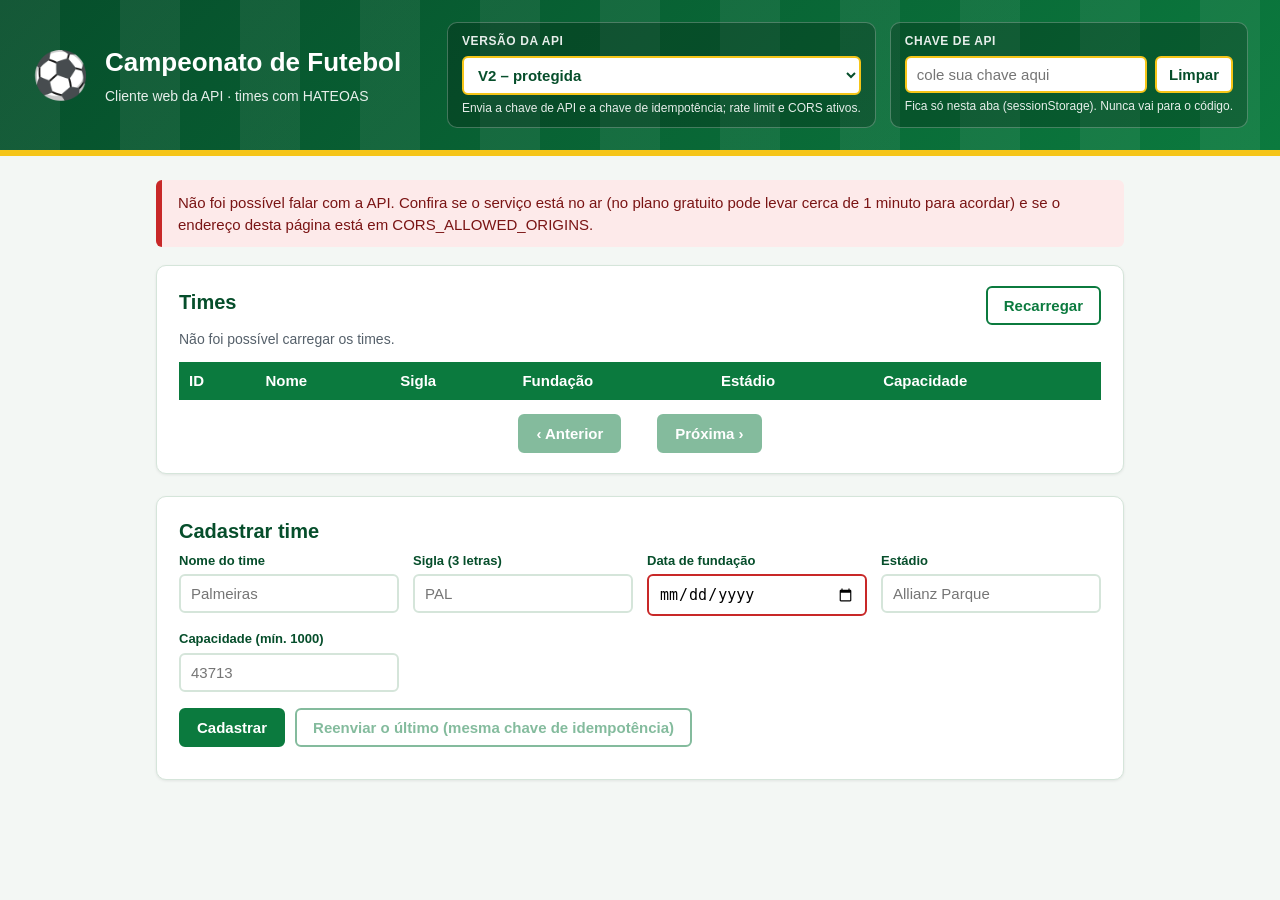
==== docs/index.html @ 8fe3acaf "Etapa 7: frontend em docs/ (GitHub Pages) com lista paginada por HATEOAS, cadastro idempotente e sel" ====
<!DOCTYPE html>
<html lang="pt-BR">
<head>
    <meta charset="UTF-8">
    <meta name="viewport" content="width=device-width, initial-scale=1">
    <title>Campeonato de Futebol - Times</title>
    <link rel="icon" href="data:image/svg+xml,<svg xmlns=%22http://www.w3.org/2000/svg%22 viewBox=%220 0 100 100%22><text y=%22.9em%22 font-size=%2290%22>⚽</text></svg>">
    <link rel="stylesheet" href="style.css">
</head>
<body>
    <header class="topo">
        <div class="marca">
            <span class="bola" aria-hidden="true">⚽</span>
            <div>
                <h1>Campeonato de Futebol</h1>
                <p>Cliente web da API &middot; times com HATEOAS</p>
            </div>
        </div>

        <div class="controles">
            <div class="controle">
                <label for="versao">Versão da API</label>
                <select id="versao">
                    <option value="2" selected>V2 &ndash; protegida</option>
                    <option value="1">V1 &ndash; original</option>
                </select>
                <small id="versao-dica"></small>
            </div>

            <div class="controle">
                <label for="chave">Chave de API</label>
                <div class="linha">
                    <input id="chave" type="password" autocomplete="off" spellcheck="false"
                           placeholder="cole sua chave aqui">
                    <button type="button" id="limpar-chave" class="secundario">Limpar</button>
                </div>
                <small id="chave-dica">Fica só nesta aba (sessionStorage). Nunca vai para o código.</small>
            </div>
        </div>
    </header>

    <main>
        <div id="aviso" class="aviso oculto" role="status" aria-live="polite"></div>

        <section class="cartao">
            <div class="cartao-topo">
                <h2>Times</h2>
                <button type="button" id="recarregar" class="secundario">Recarregar</button>
            </div>
            <p id="resumo" class="resumo">Carregando...</p>

            <div class="tabela-wrap">
                <table>
                    <thead>
                        <tr>
                            <th>ID</th>
                            <th>Nome</th>
                            <th>Sigla</th>
                            <th>Fundação</th>
                            <th>Estádio</th>
                            <th>Capacidade</th>
                        </tr>
                    </thead>
                    <tbody id="tabela"></tbody>
                </table>
            </div>

            <nav class="paginacao" aria-label="Paginação">
                <button type="button" id="anterior" disabled>&lsaquo; Anterior</button>
                <span id="pagina">&nbsp;</span>
                <button type="button" id="proxima" disabled>Próxima &rsaquo;</button>
            </nav>
        </section>

        <section class="cartao">
            <h2>Cadastrar time</h2>
            <form id="form-time" novalidate>
                <div class="grade">
                    <div class="campo">
                        <label for="nome">Nome do time</label>
                        <input id="nome" required minlength="3" maxlength="50" placeholder="Palmeiras">
                    </div>
                    <div class="campo">
                        <label for="sigla">Sigla (3 letras)</label>
                        <input id="sigla" required maxlength="3" pattern="[A-Za-z]{3}" placeholder="PAL">
                    </div>
                    <div class="campo">
                        <label for="fundacao">Data de fundação</label>
                        <input id="fundacao" type="date" required>
                    </div>
                    <div class="campo">
                        <label for="estadio">Estádio</label>
                        <input id="estadio" required minlength="3" maxlength="100" placeholder="Allianz Parque">
                    </div>
                    <div class="campo">
                        <label for="capacidade">Capacidade (mín. 1000)</label>
                        <input id="capacidade" type="number" required min="1000" step="1" placeholder="43713">
                    </div>
                </div>

                <div class="acoes">
                    <button type="submit" id="cadastrar">Cadastrar</button>
                    <button type="button" id="reenviar" class="secundario" disabled>
                        Reenviar o último (mesma chave de idempotência)
                    </button>
                </div>
                <p id="info-idempotencia" class="resumo"></p>
            </form>
        </section>

        <p id="limite" class="rodape"></p>
    </main>

    <script src="config.js"></script>
    <script src="app.js"></script>
</body>
</html>
---- docs/style.css ----
/* Tema "Gramado", o mesmo verde e amarelo do Swagger da API */
:root {
    --verde-escuro: #064e2b;
    --verde: #0b7a3e;
    --verde-claro: #e8f5ec;
    --amarelo: #f5c518;
    --cinza: #2b2f33;
    --borda: #d5e5da;
}

* { box-sizing: border-box; }

body {
    margin: 0;
    background: #f3f7f4;
    color: var(--cinza);
    font-family: "Segoe UI", Roboto, "Helvetica Neue", Arial, sans-serif;
    line-height: 1.45;
}

/* Cabeçalho */
.topo {
    display: flex;
    flex-wrap: wrap;
    align-items: center;
    gap: 20px;
    padding: 22px 32px;
    color: #fff;
    background:
        repeating-linear-gradient(90deg, rgba(255,255,255,.06) 0 60px, rgba(255,255,255,0) 60px 120px),
        linear-gradient(135deg, var(--verde-escuro), var(--verde));
    border-bottom: 6px solid var(--amarelo);
}
.marca { display: flex; align-items: center; gap: 16px; }
.bola { font-size: 46px; line-height: 1; }
.topo h1 { margin: 0; font-size: 26px; }
.topo p { margin: 4px 0 0; opacity: .9; font-size: 14px; }

.controles { display: flex; flex-wrap: wrap; gap: 14px; margin-left: auto; }
.controle {
    display: flex;
    flex-direction: column;
    gap: 6px;
    min-width: 240px;
    padding: 10px 14px;
    background: rgba(0,0,0,.22);
    border: 1px solid rgba(255,255,255,.25);
    border-radius: 10px;
}
.controle label {
    font-size: 12px;
    font-weight: 700;
    letter-spacing: .6px;
    text-transform: uppercase;
    opacity: .9;
}
.controle small { font-size: 12px; opacity: .9; line-height: 1.3; }
.controle select, .controle input {
    width: 100%;
    padding: 8px 10px;
    font-size: 15px;
    border: 2px solid var(--amarelo);
    border-radius: 6px;
    background: #fff;
    color: var(--verde-escuro);
}
.controle select { font-weight: 700; cursor: pointer; }
.controle select.v1 { border-color: #ff8a65; color: #b23c17; } /* V1 = sem proteções: cor de alerta */
.controle input:disabled { background: #d9d9d9; color: #666; border-color: #bbb; }
.linha { display: flex; gap: 8px; }

/* Conteúdo */
main { max-width: 1000px; margin: 0 auto; padding: 24px 16px 40px; }

.cartao {
    margin-bottom: 22px;
    padding: 20px 22px;
    background: #fff;
    border: 1px solid var(--borda);
    border-radius: 10px;
    box-shadow: 0 1px 3px rgba(0,0,0,.08);
}
.cartao h2 { margin: 0 0 6px; color: var(--verde-escuro); font-size: 20px; }
.cartao-topo { display: flex; align-items: center; justify-content: space-between; gap: 12px; }
.resumo { margin: 4px 0 12px; font-size: 14px; color: #55606a; }

/* Tabela */
.tabela-wrap { overflow-x: auto; }
table { width: 100%; border-collapse: collapse; font-size: 15px; }
th {
    padding: 8px 10px;
    text-align: left;
    color: #fff;
    background: var(--verde);
    white-space: nowrap;
}
td { padding: 8px 10px; border-bottom: 1px solid var(--borda); }
tbody tr:hover { background: var(--verde-claro); }
td.vazio { text-align: center; color: #667; padding: 22px; }

/* Paginação */
.paginacao {
    display: flex;
    align-items: center;
    justify-content: center;
    gap: 16px;
    margin-top: 14px;
    font-size: 14px;
}

/* Formulário */
.grade { display: grid; grid-template-columns: repeat(auto-fit, minmax(190px, 1fr)); gap: 14px; }
.campo { display: flex; flex-direction: column; gap: 4px; }
.campo label { font-size: 13px; font-weight: 600; color: var(--verde-escuro); }
.campo input {
    padding: 9px 10px;
    font-size: 15px;
    border: 2px solid var(--borda);
    border-radius: 6px;
}
.campo input:focus, .controle select:focus, .controle input:focus {
    outline: 3px solid rgba(245,197,24,.6);
}
.campo input:invalid:not(:placeholder-shown) { border-color: #c82828; }
.acoes { display: flex; flex-wrap: wrap; gap: 10px; margin-top: 16px; }

/* Botões */
button {
    padding: 9px 16px;
    font-size: 15px;
    font-weight: 600;
    color: #fff;
    background: var(--verde);
    border: 2px solid var(--verde);
    border-radius: 6px;
    cursor: pointer;
}
button:hover:not(:disabled) { background: var(--verde-escuro); border-color: var(--verde-escuro); }
button.secundario { color: var(--verde); background: #fff; }
button.secundario:hover:not(:disabled) { color: #fff; }
.topo button.secundario { padding: 8px 12px; border-color: var(--amarelo); color: var(--verde-escuro); }
.topo button.secundario:hover:not(:disabled) { background: var(--amarelo); color: var(--cinza); border-color: var(--amarelo); }
button:disabled { opacity: .5; cursor: not-allowed; }

/* Avisos (sucesso, erro, informação) */
.aviso {
    margin-bottom: 18px;
    padding: 12px 16px;
    border-left: 6px solid;
    border-radius: 6px;
    font-size: 15px;
}
.aviso ul { margin: 6px 0 0; padding-left: 20px; }
.aviso.ok   { background: #e6f6ec; border-color: var(--verde); color: #0a4d27; }
.aviso.erro { background: #fdeaea; border-color: #c82828; color: #7a1414; }
.aviso.info { background: #fff6d6; border-color: var(--amarelo); color: #5a4700; }
.oculto { display: none; }

.rodape { text-align: center; font-size: 13px; color: #667; }

@media (max-width: 640px) {
    .topo { padding: 16px; }
    .controles { margin-left: 0; width: 100%; }
    .controle { min-width: 0; width: 100%; }
}
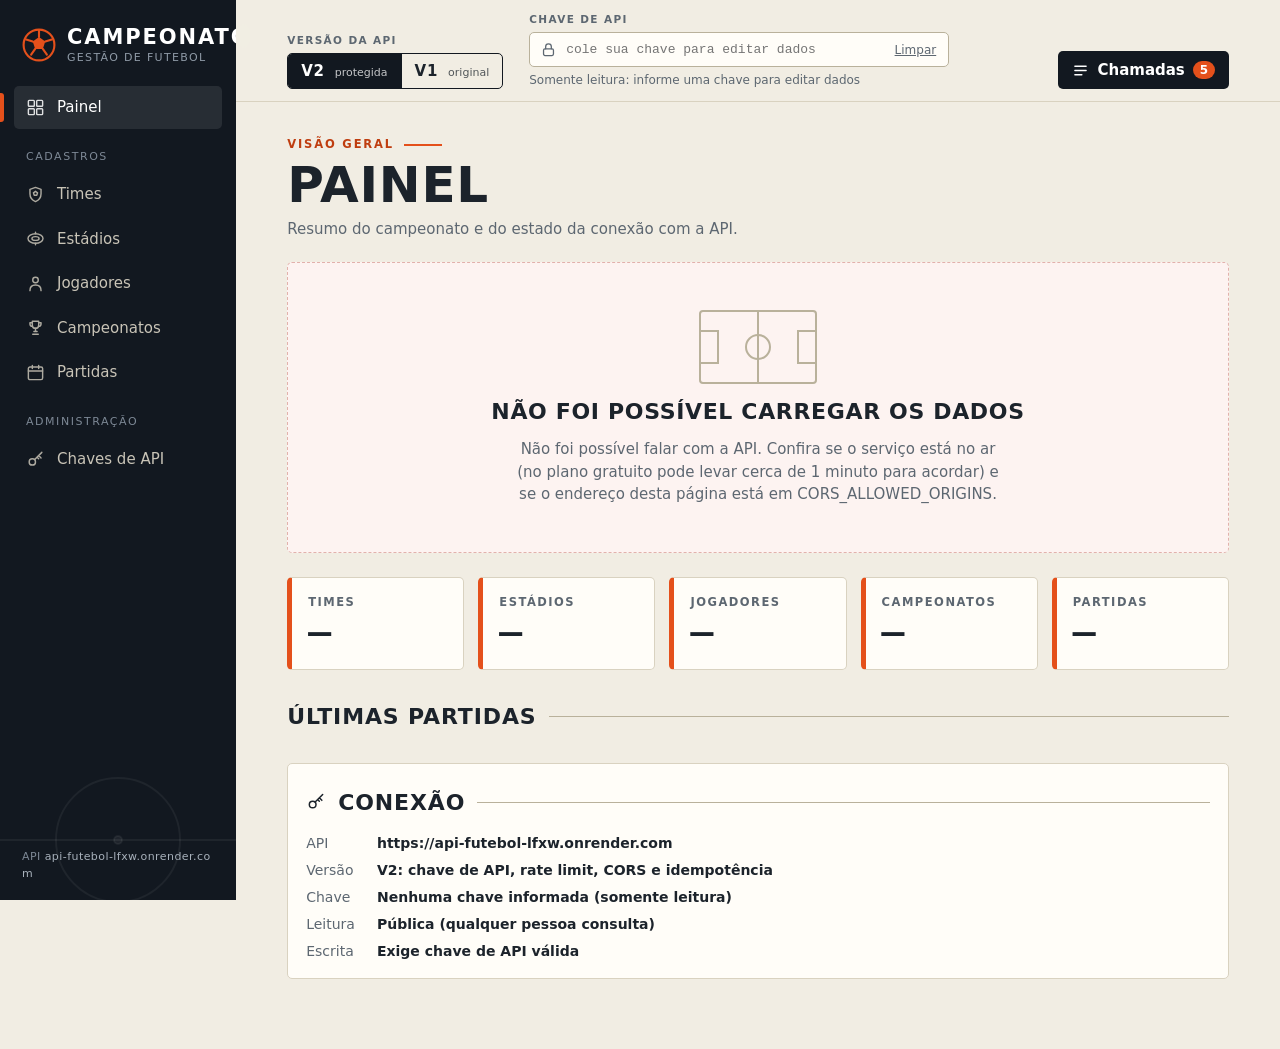
==== commit 70dfb315: "Frontend completo: CRUD das 5 entidades, chaves de API, painel, registro de chamadas e identidade vi" ====
--- a/docs/index.html
+++ b/docs/index.html
@@ -3,115 +3,87 @@
 <head>
     <meta charset="UTF-8">
     <meta name="viewport" content="width=device-width, initial-scale=1">
-    <title>Campeonato de Futebol - Times</title>
-    <link rel="icon" href="data:image/svg+xml,<svg xmlns=%22http://www.w3.org/2000/svg%22 viewBox=%220 0 100 100%22><text y=%22.9em%22 font-size=%2290%22>⚽</text></svg>">
-    <link rel="stylesheet" href="style.css">
+    <meta name="color-scheme" content="light">
+    <title>Campeonato FC</title>
+    <link rel="icon" href="data:image/svg+xml,<svg xmlns=%22http://www.w3.org/2000/svg%22 viewBox=%220 0 32 32%22><circle cx=%2216%22 cy=%2216%22 r=%2215%22 fill=%22%23e4501b%22/><path d=%22M16 8l5.7 4.1-2.2 6.7h-7l-2.2-6.7z%22 fill=%22%23121820%22/></svg>">
+    <link rel="stylesheet" href="css/estilo.css">
 </head>
 <body>
-    <header class="topo">
-        <div class="marca">
-            <span class="bola" aria-hidden="true">⚽</span>
-            <div>
-                <h1>Campeonato de Futebol</h1>
-                <p>Cliente web da API &middot; times com HATEOAS</p>
-            </div>
-        </div>
+    <a class="pular" href="#conteudo">Pular para o conteúdo</a>
 
-        <div class="controles">
-            <div class="controle">
-                <label for="versao">Versão da API</label>
-                <select id="versao">
-                    <option value="2" selected>V2 &ndash; protegida</option>
-                    <option value="1">V1 &ndash; original</option>
-                </select>
-                <small id="versao-dica"></small>
-            </div>
+    <div class="app">
+        <!-- Menu lateral: os itens são montados pelo app.js -->
+        <aside class="lateral" id="lateral">
+            <a class="logo" href="#/">
+                <svg class="logo-marca" viewBox="0 0 32 32" aria-hidden="true">
+                    <circle cx="16" cy="16" r="14.5" fill="none" stroke="currentColor" stroke-width="2"/>
+                    <path d="M16 8.5l5.9 4.3-2.3 6.9h-7.2l-2.3-6.9z" fill="currentColor"/>
+                    <path d="M16 8.5V2M21.9 12.8l6.2-2M19.6 19.7l3.8 5.4M12.4 19.7l-3.8 5.4M10.1 12.8l-6.2-2"
+                          stroke="currentColor" stroke-width="2" stroke-linecap="round"/>
+                </svg>
+                <span class="logo-texto"><strong>Campeonato</strong><em>Gestão de futebol</em></span>
+            </a>
+            <nav class="nav" id="nav" aria-label="Seções"></nav>
+            <p class="lateral-rodape">API <span id="api-host"></span></p>
+        </aside>
 
-            <div class="controle">
-                <label for="chave">Chave de API</label>
-                <div class="linha">
-                    <input id="chave" type="password" autocomplete="off" spellcheck="false"
-                           placeholder="cole sua chave aqui">
-                    <button type="button" id="limpar-chave" class="secundario">Limpar</button>
-                </div>
-                <small id="chave-dica">Fica só nesta aba (sessionStorage). Nunca vai para o código.</small>
-            </div>
-        </div>
-    </header>
-
-    <main>
-        <div id="aviso" class="aviso oculto" role="status" aria-live="polite"></div>
-
-        <section class="cartao">
-            <div class="cartao-topo">
-                <h2>Times</h2>
-                <button type="button" id="recarregar" class="secundario">Recarregar</button>
-            </div>
-            <p id="resumo" class="resumo">Carregando...</p>
-
-            <div class="tabela-wrap">
-                <table>
-                    <thead>
-                        <tr>
-                            <th>ID</th>
-                            <th>Nome</th>
-                            <th>Sigla</th>
-                            <th>Fundação</th>
-                            <th>Estádio</th>
-                            <th>Capacidade</th>
-                        </tr>
-                    </thead>
-                    <tbody id="tabela"></tbody>
-                </table>
-            </div>
-
-            <nav class="paginacao" aria-label="Paginação">
-                <button type="button" id="anterior" disabled>&lsaquo; Anterior</button>
-                <span id="pagina">&nbsp;</span>
-                <button type="button" id="proxima" disabled>Próxima &rsaquo;</button>
-            </nav>
-        </section>
-
-        <section class="cartao">
-            <h2>Cadastrar time</h2>
-            <form id="form-time" novalidate>
-                <div class="grade">
-                    <div class="campo">
-                        <label for="nome">Nome do time</label>
-                        <input id="nome" required minlength="3" maxlength="50" placeholder="Palmeiras">
-                    </div>
-                    <div class="campo">
-                        <label for="sigla">Sigla (3 letras)</label>
-                        <input id="sigla" required maxlength="3" pattern="[A-Za-z]{3}" placeholder="PAL">
-                    </div>
-                    <div class="campo">
-                        <label for="fundacao">Data de fundação</label>
-                        <input id="fundacao" type="date" required>
-                    </div>
-                    <div class="campo">
-                        <label for="estadio">Estádio</label>
-                        <input id="estadio" required minlength="3" maxlength="100" placeholder="Allianz Parque">
-                    </div>
-                    <div class="campo">
-                        <label for="capacidade">Capacidade (mín. 1000)</label>
-                        <input id="capacidade" type="number" required min="1000" step="1" placeholder="43713">
+        <div class="principal">
+            <!-- Barra superior: versão da API, chave e uso do limite -->
+            <header class="barra">
+                <div class="grupo">
+                    <span class="grupo-rotulo" id="rotulo-versao">Versão da API</span>
+                    <div class="seg" role="radiogroup" aria-labelledby="rotulo-versao">
+                        <button type="button" role="radio" data-versao="2">V2 <small>protegida</small></button>
+                        <button type="button" role="radio" data-versao="1">V1 <small>original</small></button>
                     </div>
                 </div>
 
-                <div class="acoes">
-                    <button type="submit" id="cadastrar">Cadastrar</button>
-                    <button type="button" id="reenviar" class="secundario" disabled>
-                        Reenviar o último (mesma chave de idempotência)
-                    </button>
+                <div class="grupo grupo-chave">
+                    <label class="grupo-rotulo" for="chave">Chave de API</label>
+                    <div class="campo-chave">
+                        <span class="chave-icone" id="chave-icone" aria-hidden="true"></span>
+                        <input id="chave" type="password" autocomplete="off" spellcheck="false"
+                               placeholder="cole sua chave para editar dados">
+                        <button type="button" class="btn-texto" id="limpar-chave">Limpar</button>
+                    </div>
+                    <span class="chave-estado" id="chave-estado" role="status"></span>
                 </div>
-                <p id="info-idempotencia" class="resumo"></p>
-            </form>
-        </section>
 
-        <p id="limite" class="rodape"></p>
-    </main>
+                <div class="grupo grupo-limite" id="grupo-limite" hidden>
+                    <span class="grupo-rotulo">Limite por minuto</span>
+                    <div class="medidor"><span class="medidor-barra" id="medidor-barra"></span></div>
+                    <span class="medidor-texto" id="medidor-texto"></span>
+                </div>
+
+                <button type="button" class="btn-registro" id="btn-registro" aria-controls="gaveta" aria-expanded="false">
+                    <span id="icone-registro"></span> Chamadas <b id="contador">0</b>
+                </button>
+            </header>
+
+            <div class="faixa oculto" id="faixa-v1" role="note">
+                <strong>Versão 1 selecionada.</strong>
+                A API original não tem CORS: o navegador bloqueia a leitura das respostas de outro site, então as telas
+                abaixo não conseguem carregar os dados. É o comportamento esperado da v1. Volte para a <b>V2</b>.
+            </div>
+
+            <main id="conteudo" tabindex="-1"></main>
+        </div>
+    </div>
+
+    <!-- Registro de chamadas: mostra cada requisição feita à API -->
+    <aside class="gaveta" id="gaveta" aria-label="Registro de chamadas" hidden>
+        <header class="gaveta-cab">
+            <h2>Registro de chamadas</h2>
+            <button type="button" class="btn-icone" id="fechar-registro" aria-label="Fechar"></button>
+        </header>
+        <p class="gaveta-ajuda">Cada requisição à API aparece aqui. Em chamadas de cadastro (V2) use <b>Repetir</b> para
+            reenviar com a mesma chave de idempotência: a API responde <code>Idempotent-Replayed</code> e nada é criado de novo.</p>
+        <ol class="chamadas" id="chamadas"></ol>
+    </aside>
+
+    <div class="toasts" id="toasts" aria-live="polite"></div>
 
     <script src="config.js"></script>
-    <script src="app.js"></script>
+    <script type="module" src="js/app.js"></script>
 </body>
 </html>
--- a/docs/css/estilo.css
+++ b/docs/css/estilo.css
@@ -0,0 +1,515 @@
+/* ==========================================================================
+   Campeonato FC: identidade "noite de jogo"
+   Menu escuro com marcas de campo, papel creme, laranja de sinalização,
+   placar de estádio nas partidas e tipografia condensada de súmula esportiva.
+   ========================================================================== */
+
+:root {
+    --tinta: #121820;
+    --tinta-2: #1b2430;
+    --tinta-3: #263241;
+    --papel: #f1ede3;
+    --papel-2: #e7e1d2;
+    --cartao: #fffdf8;
+    --linha: #d9d2c0;
+    --linha-forte: #b9b19b;
+    --texto: #1c232b;
+    --suave: #5d6771;
+    --laranja: #e4501b;
+    --laranja-esc: #bf3d0f;
+    --laranja-claro: #fbe3d6;
+    --gramado: #1f7a4a;
+    --gramado-claro: #d9eadf;
+    --ambar: #ffcf4d;
+    --vermelho: #b3261e;
+    --vermelho-claro: #f7dcd9;
+    --azul: #2f5d8a;
+    --azul-claro: #dce7f2;
+
+    --fonte-titulo: "Bahnschrift", "Franklin Gothic Medium", "Arial Narrow", "Roboto Condensed", system-ui, sans-serif;
+    --fonte-texto: "Segoe UI Variable Text", "Segoe UI", system-ui, -apple-system, "Helvetica Neue", Arial, sans-serif;
+    --fonte-mono: "Cascadia Mono", "SF Mono", Consolas, ui-monospace, monospace;
+
+    --raio: 5px;
+    --lateral-largura: 236px;
+}
+
+* { box-sizing: border-box; }
+[hidden] { display: none !important; }
+
+html { scroll-padding-top: 90px; }
+
+body {
+    margin: 0;
+    background: var(--papel);
+    color: var(--texto);
+    font-family: var(--fonte-texto);
+    font-size: 15px;
+    line-height: 1.5;
+    -webkit-font-smoothing: antialiased;
+}
+
+h1, h2, h3, h4, p { margin: 0; }
+.sr { position: absolute; width: 1px; height: 1px; overflow: hidden; clip: rect(0 0 0 0); white-space: nowrap; }
+button, input, select { font: inherit; color: inherit; }
+button { cursor: pointer; }
+code { font-family: var(--fonte-mono); font-size: .9em; background: var(--papel-2); padding: 1px 5px; border-radius: 3px; }
+
+.pular {
+    position: absolute; left: -999px; top: 8px; z-index: 100;
+    background: var(--laranja); color: #fff; padding: 8px 14px; border-radius: var(--raio);
+}
+.pular:focus { left: 8px; }
+
+:focus-visible { outline: 3px solid var(--ambar); outline-offset: 2px; }
+
+/* ---------- Estrutura ---------- */
+
+.app { display: grid; grid-template-columns: var(--lateral-largura) 1fr; min-height: 100vh; }
+.principal { min-width: 0; display: flex; flex-direction: column; }
+#conteudo { flex: 1; padding: 34px clamp(18px, 4vw, 52px) 70px; max-width: 1180px; width: 100%; outline: none; }
+
+/* ---------- Menu lateral ---------- */
+
+.lateral {
+    position: sticky; top: 0; height: 100vh;
+    display: flex; flex-direction: column;
+    padding: 22px 14px 18px;
+    color: #dcd7ca;
+    background-color: var(--tinta);
+    /* marcas de campo: linha do meio e círculo central, bem discretas */
+    background-image:
+        url("data:image/svg+xml,%3Csvg xmlns='http://www.w3.org/2000/svg' width='236' height='360' viewBox='0 0 236 360'%3E%3Cg fill='none' stroke='%23ffffff' stroke-opacity='.055' stroke-width='2'%3E%3Cpath d='M0 300h236'/%3E%3Ccircle cx='118' cy='300' r='62'/%3E%3Ccircle cx='118' cy='300' r='4' fill='%23ffffff' fill-opacity='.055'/%3E%3C/g%3E%3C/svg%3E");
+    background-repeat: no-repeat;
+    background-position: bottom;
+}
+
+.logo { display: flex; align-items: center; gap: 11px; padding: 4px 8px 22px; color: #fff; text-decoration: none; }
+.logo-marca { width: 34px; height: 34px; color: var(--laranja); flex: none; }
+.logo-texto { display: flex; flex-direction: column; line-height: 1.1; }
+.logo-texto strong {
+    font-family: var(--fonte-titulo); font-stretch: condensed; font-size: 21px; font-weight: 700;
+    text-transform: uppercase; letter-spacing: .09em;
+}
+.logo-texto em { font-style: normal; font-size: 11px; letter-spacing: .12em; text-transform: uppercase; color: #8f9aa6; margin-top: 3px; }
+
+.nav { display: flex; flex-direction: column; gap: 2px; }
+.nav a {
+    position: relative; display: flex; align-items: center; gap: 12px;
+    padding: 10px 12px; border-radius: var(--raio);
+    color: #c9c4b7; text-decoration: none; font-weight: 500;
+    transition: background .15s, color .15s;
+}
+.nav a svg { width: 19px; height: 19px; flex: none; opacity: .85; }
+.nav a:hover { background: rgba(255,255,255,.06); color: #fff; }
+.nav a[aria-current="page"] { background: rgba(255,255,255,.09); color: #fff; }
+.nav a[aria-current="page"]::before {
+    content: ""; position: absolute; left: -14px; top: 7px; bottom: 7px; width: 4px;
+    background: var(--laranja); border-radius: 0 3px 3px 0;
+}
+.nav .nav-titulo { margin: 18px 12px 6px; font-size: 11px; letter-spacing: .14em; text-transform: uppercase; color: #7d8895; }
+
+.lateral-rodape { margin-top: auto; padding: 0 8px; font-size: 11px; color: #7d8895; letter-spacing: .04em; word-break: break-all; }
+.lateral-rodape span { color: #a8b1bb; }
+
+/* ---------- Barra superior ---------- */
+
+.barra {
+    position: sticky; top: 0; z-index: 20;
+    display: flex; flex-wrap: wrap; align-items: flex-end; gap: 12px 26px;
+    padding: 12px clamp(18px, 4vw, 52px);
+    background: rgba(241, 237, 227, .94);
+    backdrop-filter: blur(6px);
+    border-bottom: 1px solid var(--linha);
+}
+.grupo { display: flex; flex-direction: column; gap: 4px; min-width: 0; }
+.grupo-rotulo { font-size: 10.5px; font-weight: 700; letter-spacing: .13em; text-transform: uppercase; color: var(--suave); }
+
+.seg { display: inline-flex; border: 1.5px solid var(--tinta); border-radius: var(--raio); overflow: hidden; }
+.seg button {
+    border: 0; background: transparent; padding: 6px 13px; font-weight: 700; font-family: var(--fonte-titulo);
+    font-stretch: condensed; letter-spacing: .05em; font-size: 15px;
+}
+.seg button small { font-family: var(--fonte-texto); font-weight: 500; font-size: 11px; letter-spacing: 0; opacity: .75; margin-left: 4px; }
+.seg button + button { border-left: 1.5px solid var(--tinta); }
+.seg button[aria-checked="true"] { background: var(--tinta); color: #fff; }
+.seg button[aria-checked="true"][data-versao="1"] { background: var(--laranja); }
+.seg button:not([aria-checked="true"]):hover { background: var(--papel-2); }
+
+.grupo-chave { flex: 1 1 280px; max-width: 420px; }
+.campo-chave {
+    display: flex; align-items: center; gap: 6px;
+    background: var(--cartao); border: 1.5px solid var(--linha-forte); border-radius: var(--raio); padding: 0 8px;
+}
+.campo-chave:focus-within { border-color: var(--tinta); outline: 3px solid rgba(255,207,77,.6); }
+.campo-chave input { flex: 1; min-width: 0; border: 0; background: transparent; padding: 7px 2px; outline: none; font-family: var(--fonte-mono); font-size: 13px; }
+.chave-icone { display: grid; place-items: center; width: 20px; color: var(--suave); }
+.chave-icone svg { width: 17px; height: 17px; }
+.campo-chave[data-estado="valida"] { border-color: var(--gramado); }
+.campo-chave[data-estado="valida"] .chave-icone { color: var(--gramado); }
+.campo-chave[data-estado="invalida"] { border-color: var(--vermelho); }
+.campo-chave[data-estado="invalida"] .chave-icone { color: var(--vermelho); }
+.chave-estado { font-size: 12px; color: var(--suave); min-height: 1.2em; }
+.chave-estado.ok { color: var(--gramado); font-weight: 600; }
+.chave-estado.erro { color: var(--vermelho); font-weight: 600; }
+.btn-texto { border: 0; background: none; color: var(--suave); font-size: 12px; text-decoration: underline; padding: 4px; }
+.btn-texto:hover { color: var(--texto); }
+
+.grupo-limite { width: 150px; }
+.medidor { height: 6px; background: var(--papel-2); border-radius: 3px; overflow: hidden; border: 1px solid var(--linha); }
+.medidor-barra { display: block; height: 100%; width: 100%; background: var(--gramado); transition: width .3s, background .3s; }
+.medidor-barra.medio { background: #d4a017; }
+.medidor-barra.baixo { background: var(--vermelho); }
+.medidor-texto { font-size: 12px; color: var(--suave); font-variant-numeric: tabular-nums; }
+
+.btn-registro {
+    margin-left: auto; display: inline-flex; align-items: center; gap: 8px;
+    background: var(--tinta); color: #fff; border: 0; border-radius: var(--raio); padding: 8px 14px; font-weight: 600;
+}
+.btn-registro svg { width: 17px; height: 17px; }
+.btn-registro b {
+    min-width: 22px; text-align: center; padding: 0 6px; border-radius: 10px;
+    background: var(--laranja); font-size: 12px; font-variant-numeric: tabular-nums;
+}
+.btn-registro:hover { background: var(--tinta-3); }
+
+.faixa {
+    margin: 0; padding: 12px clamp(18px, 4vw, 52px);
+    background: var(--laranja-claro); border-bottom: 1px solid #efb99f; color: #7a2c0b; font-size: 14px;
+}
+.oculto { display: none; }
+
+/* ---------- Cabeçalho de cada tela ---------- */
+
+.vista-cab { display: flex; flex-wrap: wrap; align-items: flex-end; justify-content: space-between; gap: 16px; margin-bottom: 22px; }
+.kicker {
+    display: flex; align-items: center; gap: 10px;
+    font-size: 11.5px; font-weight: 700; letter-spacing: .16em; text-transform: uppercase; color: var(--laranja-esc);
+}
+.kicker::after { content: ""; width: 38px; height: 2px; background: var(--laranja); }
+.vista-cab h1 {
+    font-family: var(--fonte-titulo); font-stretch: condensed; font-weight: 700;
+    font-size: clamp(34px, 5vw, 50px); line-height: 1; text-transform: uppercase; letter-spacing: .015em; margin-top: 6px;
+}
+.vista-desc { margin-top: 8px; max-width: 62ch; color: var(--suave); }
+
+/* ---------- Botões ---------- */
+
+.botao {
+    display: inline-flex; align-items: center; justify-content: center; gap: 8px;
+    padding: 9px 16px; border-radius: var(--raio); border: 1.5px solid var(--tinta);
+    background: transparent; font-weight: 650; text-decoration: none; transition: background .15s, color .15s, border-color .15s;
+}
+.botao svg { width: 17px; height: 17px; }
+.botao:hover { background: var(--tinta); color: #fff; }
+.botao.primario { background: var(--laranja); border-color: var(--laranja); color: #fff; }
+.botao.primario:hover { background: var(--laranja-esc); border-color: var(--laranja-esc); }
+.botao.perigo { border-color: var(--vermelho); color: var(--vermelho); }
+.botao.perigo:hover { background: var(--vermelho); color: #fff; }
+.botao:disabled { opacity: .5; cursor: not-allowed; }
+
+.btn-icone {
+    display: inline-grid; place-items: center; width: 34px; height: 34px;
+    border: 1px solid transparent; border-radius: var(--raio); background: transparent; color: var(--texto);
+}
+.btn-icone svg { width: 18px; height: 18px; }
+.btn-icone:hover { background: var(--papel-2); border-color: var(--linha); }
+.btn-icone.perigo:hover { background: var(--vermelho-claro); color: var(--vermelho); border-color: #e7b4b0; }
+
+.btn-mini {
+    display: inline-flex; align-items: center; gap: 6px; padding: 5px 10px;
+    border: 1px solid var(--linha-forte); border-radius: var(--raio); background: var(--cartao);
+    font-size: 13px; font-weight: 600;
+}
+.btn-mini svg { width: 15px; height: 15px; }
+.btn-mini:hover { border-color: var(--tinta); background: var(--tinta); color: #fff; }
+.btn-mini.perigo:hover { background: var(--vermelho); border-color: var(--vermelho); }
+
+/* Sem chave válida na V2 o app fica em "somente leitura": ações de escrita ficam apagadas, mas explicam o motivo ao clicar */
+body[data-escrita="nao"] .acao-escrita { opacity: .42; }
+body[data-escrita="nao"] .acao-escrita:hover { background: transparent; color: inherit; border-color: inherit; }
+
+/* ---------- Busca ---------- */
+
+.busca { display: flex; flex-wrap: wrap; gap: 10px; align-items: center; margin-bottom: 20px; padding: 10px 12px; background: var(--cartao); border: 1px solid var(--linha); border-radius: var(--raio); }
+.busca label { font-size: 11px; font-weight: 700; letter-spacing: .12em; text-transform: uppercase; color: var(--suave); }
+.busca select, .busca input {
+    padding: 7px 10px; background: #fff; border: 1.5px solid var(--linha-forte); border-radius: var(--raio); min-width: 0;
+}
+.busca input { flex: 1 1 180px; }
+.busca .botao { padding: 7px 14px; }
+
+/* ---------- Cartões de times e campeonatos ---------- */
+
+.grade-cartoes { display: grid; grid-template-columns: repeat(auto-fill, minmax(290px, 1fr)); gap: 18px; }
+
+.cartao-item {
+    --h: 20;
+    display: flex; flex-direction: column; gap: 14px;
+    background: var(--cartao); border: 1px solid var(--linha); border-top: 5px solid hsl(var(--h) 55% 42%);
+    border-radius: var(--raio); padding: 18px 18px 14px;
+    transition: transform .15s, box-shadow .15s;
+}
+.cartao-item:hover { transform: translateY(-2px); box-shadow: 0 8px 18px -10px rgba(18,24,32,.35); }
+.cartao-topo { display: flex; align-items: center; gap: 14px; }
+.cartao-item h3 {
+    font-family: var(--fonte-titulo); font-stretch: condensed; font-size: 25px; line-height: 1.05;
+    text-transform: uppercase; letter-spacing: .02em; overflow-wrap: anywhere;
+}
+.cartao-meta { color: var(--suave); font-size: 13.5px; margin-top: 3px; }
+.cartao-dados { display: grid; grid-template-columns: auto 1fr; gap: 4px 12px; margin: 0; font-size: 14px; }
+.cartao-dados dt { color: var(--suave); }
+.cartao-dados dd { margin: 0; font-weight: 600; text-align: right; font-variant-numeric: tabular-nums; }
+.cartao-acoes { display: flex; flex-wrap: wrap; gap: 6px; margin-top: auto; padding-top: 12px; border-top: 1px dashed var(--linha); }
+.cartao-acoes .espaco { flex: 1; }
+
+/* Escudo: círculo com a sigla; a cor vem de um cálculo sobre a sigla (cada time tem a sua) */
+.escudo {
+    --h: 20;
+    display: inline-grid; place-items: center; flex: none;
+    width: 34px; height: 34px; border-radius: 50%;
+    background: hsl(var(--h) 55% 40%); color: #fff;
+    font-family: var(--fonte-titulo); font-stretch: condensed; font-weight: 700; letter-spacing: .03em; font-size: 12.5px;
+    box-shadow: inset 0 0 0 2px rgba(255,255,255,.28);
+}
+.escudo.grande { width: 58px; height: 58px; font-size: 21px; }
+.escudo.medio { width: 46px; height: 46px; font-size: 17px; }
+.escudo.mini { width: 24px; height: 24px; font-size: 9px; box-shadow: inset 0 0 0 1.5px rgba(255,255,255,.3); }
+.pilha-escudos { display: flex; }
+.pilha-escudos .escudo { margin-left: -7px; border: 2px solid var(--cartao); box-shadow: none; }
+.pilha-escudos .escudo:first-child { margin-left: 0; }
+.mais-times { align-self: center; margin-left: 8px; font-size: 13px; color: var(--suave); }
+
+/* ---------- Tabelas ---------- */
+
+.tabela-wrap { background: var(--cartao); border: 1px solid var(--linha); border-radius: var(--raio); overflow-x: auto; }
+table { width: 100%; border-collapse: collapse; }
+th {
+    padding: 12px 14px; text-align: left; white-space: nowrap;
+    font-size: 11px; font-weight: 700; letter-spacing: .13em; text-transform: uppercase; color: var(--suave);
+    border-bottom: 2px solid var(--tinta);
+}
+td { padding: 11px 14px; border-bottom: 1px solid var(--linha); vertical-align: middle; }
+tbody tr:last-child td { border-bottom: 0; }
+tbody tr:hover { background: #faf6ec; }
+td.num, th.num { text-align: right; font-variant-numeric: tabular-nums; }
+td.mono { font-family: var(--fonte-mono); font-size: 13px; }
+td.id { color: var(--suave); font-family: var(--fonte-mono); font-size: 13px; width: 1%; }
+td.acoes { white-space: nowrap; text-align: right; width: 1%; }
+.celula-time { display: flex; align-items: center; gap: 10px; font-weight: 600; }
+.barra-cap { display: flex; align-items: center; gap: 10px; justify-content: flex-end; }
+.barra-cap i { display: block; width: 90px; height: 6px; background: var(--papel-2); border-radius: 3px; overflow: hidden; }
+.barra-cap i b { display: block; height: 100%; background: var(--laranja); }
+
+/* ---------- Chips ---------- */
+
+.chip {
+    display: inline-flex; align-items: center; gap: 6px; padding: 2px 8px; border-radius: 3px;
+    font-size: 11px; font-weight: 700; letter-spacing: .08em; text-transform: uppercase; white-space: nowrap;
+    background: var(--papel-2); color: var(--texto);
+}
+.chip.goleiro { background: #fbefc2; color: #6e5300; }
+.chip.defesa { background: var(--azul-claro); color: #1e405f; }
+.chip.meio { background: var(--gramado-claro); color: #14502f; }
+.chip.ataque { background: var(--laranja-claro); color: #8a2c08; }
+.chip.ativa, .chip.ok { background: var(--gramado-claro); color: #14502f; }
+.chip.revogada, .chip.erro { background: var(--vermelho-claro); color: #7d1a14; }
+.chip.livre { background: var(--papel-2); color: var(--suave); }
+.chip.vinculado { background: var(--azul-claro); color: #1e405f; }
+.chip.replay { background: var(--ambar); color: #4d3a00; }
+.chip.metodo { background: var(--tinta); color: #fff; letter-spacing: .05em; min-width: 54px; justify-content: center; }
+.chip.metodo.get { background: var(--gramado); }
+.chip.metodo.post { background: var(--azul); }
+.chip.metodo.put { background: #a87408; }
+.chip.metodo.delete { background: var(--vermelho); }
+
+/* ---------- Placar (partidas) ---------- */
+
+.grade-placares { display: grid; grid-template-columns: repeat(auto-fill, minmax(340px, 1fr)); gap: 18px; }
+.placar {
+    display: flex; flex-direction: column; gap: 14px;
+    background: var(--tinta-2); color: #ece8dc; border-radius: var(--raio); padding: 14px 16px 12px;
+    border-bottom: 4px solid var(--laranja);
+}
+.placar-topo { display: flex; justify-content: space-between; align-items: center; gap: 10px; font-size: 12px; color: #a7b0ba; }
+.placar-topo .camp { overflow: hidden; text-overflow: ellipsis; white-space: nowrap; letter-spacing: .04em; }
+.placar-corpo { display: grid; grid-template-columns: 1fr auto 1fr; align-items: center; gap: 10px; }
+.placar-time { display: flex; flex-direction: column; align-items: center; gap: 8px; text-align: center; min-width: 0; }
+.placar-time strong { font-family: var(--fonte-titulo); font-stretch: condensed; font-size: 17px; text-transform: uppercase; letter-spacing: .03em; line-height: 1.1; overflow-wrap: anywhere; }
+.placar-time .escudo { box-shadow: inset 0 0 0 2px rgba(255,255,255,.3); }
+.placar-numeros {
+    display: flex; align-items: center; gap: 10px;
+    font-family: var(--fonte-mono); font-weight: 700; font-size: 42px; line-height: 1; color: var(--ambar);
+    font-variant-numeric: tabular-nums;
+}
+.placar-numeros i { font-style: normal; color: #5b6878; font-size: 28px; }
+.placar-rodape { display: flex; justify-content: space-between; align-items: center; gap: 8px; border-top: 1px solid rgba(255,255,255,.1); padding-top: 10px; }
+.placar-rodape time { font-size: 13px; color: #c3bcad; font-variant-numeric: tabular-nums; }
+.placar .btn-icone { color: #d9d4c7; }
+.placar .btn-icone:hover { background: rgba(255,255,255,.1); border-color: rgba(255,255,255,.2); }
+.placar .btn-icone.perigo:hover { background: rgba(179,38,30,.35); color: #ffb3ad; border-color: rgba(255,179,173,.35); }
+.placar .chip { background: rgba(255,255,255,.1); color: #e8e3d6; }
+.placar .chip.em-andamento { background: var(--laranja); color: #fff; }
+.placar .chip.em-andamento::before { content: ""; width: 7px; height: 7px; border-radius: 50%; background: #fff; animation: pulso 1.2s infinite; }
+.placar .chip.finalizada { background: var(--gramado); color: #fff; }
+.placar .chip.cancelada { background: rgba(179,38,30,.55); color: #ffd5d1; }
+@keyframes pulso { 50% { opacity: .25; } }
+
+/* ---------- Paginação ---------- */
+
+.paginacao { display: flex; flex-wrap: wrap; align-items: center; justify-content: space-between; gap: 12px; margin-top: 22px; }
+.paginacao .info { font-size: 13.5px; color: var(--suave); font-variant-numeric: tabular-nums; }
+.paginacao .botoes { display: flex; gap: 6px; }
+.paginacao button {
+    min-width: 38px; height: 36px; padding: 0 10px; display: inline-grid; place-items: center;
+    background: var(--cartao); border: 1.5px solid var(--linha-forte); border-radius: var(--raio); font-weight: 600;
+}
+.paginacao button svg { width: 17px; height: 17px; }
+.paginacao button:hover:not(:disabled) { background: var(--tinta); border-color: var(--tinta); color: #fff; }
+.paginacao button:disabled { opacity: .4; cursor: not-allowed; }
+
+/* ---------- Estados: carregando e vazio ---------- */
+
+.esqueleto { height: 120px; border-radius: var(--raio); background: linear-gradient(100deg, var(--papel-2) 30%, #f4f0e6 50%, var(--papel-2) 70%); background-size: 300% 100%; animation: brilho 1.3s infinite linear; }
+@keyframes brilho { from { background-position: 100% 0; } to { background-position: 0 0; } }
+
+.vazio {
+    display: flex; flex-direction: column; align-items: center; gap: 10px; text-align: center;
+    padding: 46px 20px; background: var(--cartao); border: 1.5px dashed var(--linha-forte); border-radius: var(--raio);
+}
+.vazio svg { width: 120px; height: 76px; color: var(--linha-forte); }
+.vazio h3 { font-family: var(--fonte-titulo); font-stretch: condensed; font-size: 22px; text-transform: uppercase; letter-spacing: .03em; }
+.vazio p { max-width: 52ch; color: var(--suave); }
+.vazio.erro { border-color: #e2b1ac; background: #fdf3f1; }
+
+/* ---------- Painel inicial ---------- */
+
+.contadores { display: grid; grid-template-columns: repeat(auto-fit, minmax(170px, 1fr)); gap: 14px; margin-bottom: 30px; }
+.contador {
+    display: flex; flex-direction: column; gap: 2px; padding: 16px 16px 14px; text-decoration: none; color: inherit;
+    background: var(--cartao); border: 1px solid var(--linha); border-left: 5px solid var(--laranja); border-radius: var(--raio);
+    transition: transform .15s;
+}
+.contador:hover { transform: translateY(-2px); }
+.contador span { font-size: 11.5px; font-weight: 700; letter-spacing: .13em; text-transform: uppercase; color: var(--suave); }
+.contador strong { font-family: var(--fonte-mono); font-size: 38px; line-height: 1.1; font-variant-numeric: tabular-nums; }
+.subtitulo { display: flex; align-items: center; gap: 12px; margin: 6px 0 14px; font-family: var(--fonte-titulo); font-stretch: condensed; font-size: 22px; text-transform: uppercase; letter-spacing: .04em; }
+.subtitulo::after { content: ""; flex: 1; height: 1px; background: var(--linha-forte); }
+.conexao { margin-top: 30px; padding: 16px 18px; background: var(--cartao); border: 1px solid var(--linha); border-radius: var(--raio); }
+.conexao dl { display: grid; grid-template-columns: max-content 1fr; gap: 6px 22px; margin: 0; font-size: 14px; }
+.conexao dt { color: var(--suave); }
+.conexao dd { margin: 0; font-weight: 600; overflow-wrap: anywhere; }
+
+/* ---------- Diálogos ---------- */
+
+dialog.dialogo {
+    width: min(560px, calc(100vw - 28px)); max-height: calc(100vh - 40px); padding: 0;
+    background: var(--cartao); color: var(--texto); border: 0; border-radius: 8px;
+    box-shadow: 0 24px 60px -12px rgba(0,0,0,.55); overflow: hidden;
+}
+dialog.dialogo.larga { width: min(720px, calc(100vw - 28px)); }
+dialog.dialogo::backdrop { background: rgba(18, 24, 32, .62); }
+.dialogo-corpo-total { display: flex; flex-direction: column; max-height: calc(100vh - 40px); }
+.dialogo-cab { display: flex; align-items: flex-start; justify-content: space-between; gap: 12px; padding: 18px 22px 14px; border-bottom: 1px solid var(--linha); background: var(--papel); }
+.dialogo-cab h2 { font-family: var(--fonte-titulo); font-stretch: condensed; font-size: 27px; line-height: 1.05; text-transform: uppercase; letter-spacing: .02em; margin-top: 4px; }
+.dialogo-conteudo { padding: 20px 22px; overflow-y: auto; }
+.dialogo-rodape { display: flex; justify-content: flex-end; gap: 10px; padding: 14px 22px; border-top: 1px solid var(--linha); background: var(--papel); }
+
+/* ---------- Formulários ---------- */
+
+.form-grade { display: grid; grid-template-columns: repeat(2, minmax(0, 1fr)); gap: 16px 16px; }
+.campo { display: flex; flex-direction: column; gap: 5px; min-width: 0; }
+.campo.inteira { grid-column: 1 / -1; }
+.campo label { font-size: 12px; font-weight: 700; letter-spacing: .08em; text-transform: uppercase; color: var(--suave); }
+.campo input, .campo select {
+    padding: 9px 11px; background: #fff; border: 1.5px solid var(--linha-forte); border-radius: var(--raio); min-width: 0;
+}
+.campo input:focus, .campo select:focus { border-color: var(--tinta); outline: 3px solid rgba(255,207,77,.6); }
+.campo.com-erro input, .campo.com-erro select { border-color: var(--vermelho); background: #fff8f7; }
+.campo .ajuda { font-size: 12.5px; color: var(--suave); }
+.campo .erro-campo { font-size: 12.5px; color: var(--vermelho); font-weight: 600; }
+.grupo-titulo { grid-column: 1 / -1; margin-top: 6px; padding-top: 12px; border-top: 1px dashed var(--linha-forte); font-family: var(--fonte-titulo); font-stretch: condensed; font-size: 17px; text-transform: uppercase; letter-spacing: .05em; }
+.alerta { padding: 10px 14px; border-radius: var(--raio); border-left: 5px solid; font-size: 14px; margin-bottom: 14px; }
+.alerta.erro { background: var(--vermelho-claro); border-color: var(--vermelho); color: #6f1712; }
+.alerta.info { background: #fff3cf; border-color: #d4a017; color: #5a4300; }
+.alerta ul { margin: 6px 0 0; padding-left: 18px; }
+
+/* ---------- Listas dentro de diálogos ---------- */
+
+.lista-simples { list-style: none; margin: 0; padding: 0; border: 1px solid var(--linha); border-radius: var(--raio); }
+.lista-simples li { display: flex; align-items: center; gap: 12px; padding: 10px 12px; border-bottom: 1px solid var(--linha); }
+.lista-simples li:last-child { border-bottom: 0; }
+.lista-simples .grow { flex: 1; min-width: 0; font-weight: 600; }
+.lista-simples .grow small { display: block; font-weight: 400; color: var(--suave); }
+.linha-adicionar { display: flex; gap: 10px; margin-top: 16px; }
+.linha-adicionar select { flex: 1; min-width: 0; padding: 9px 11px; border: 1.5px solid var(--linha-forte); border-radius: var(--raio); background: #fff; }
+.chave-gerada {
+    display: flex; align-items: center; gap: 10px; padding: 12px; margin: 12px 0;
+    background: var(--tinta); color: var(--ambar); border-radius: var(--raio); font-family: var(--fonte-mono); font-size: 13px; word-break: break-all;
+}
+.chave-gerada span { flex: 1; }
+.chave-gerada button { flex: none; color: #fff; }
+.chave-gerada button:hover { background: rgba(255,255,255,.12); border-color: rgba(255,255,255,.25); }
+
+/* ---------- Registro de chamadas ---------- */
+
+.gaveta {
+    position: fixed; top: 0; right: 0; bottom: 0; z-index: 40; width: min(430px, 100vw);
+    display: flex; flex-direction: column; background: var(--cartao); border-left: 1px solid var(--linha-forte);
+    box-shadow: -18px 0 40px -20px rgba(0,0,0,.4);
+}
+.gaveta-cab { display: flex; align-items: center; justify-content: space-between; padding: 16px 18px; background: var(--tinta); color: #fff; }
+.gaveta-cab h2 { font-family: var(--fonte-titulo); font-stretch: condensed; font-size: 21px; text-transform: uppercase; letter-spacing: .06em; }
+.gaveta-cab .btn-icone { color: #fff; }
+.gaveta-cab .btn-icone:hover { background: rgba(255,255,255,.12); border-color: rgba(255,255,255,.25); }
+.gaveta-ajuda { padding: 12px 18px; font-size: 13px; color: var(--suave); border-bottom: 1px solid var(--linha); }
+.chamadas { list-style: none; margin: 0; padding: 0; overflow-y: auto; flex: 1; }
+.chamadas li { padding: 10px 18px; border-bottom: 1px solid var(--linha); }
+.chamadas .linha1 { display: flex; align-items: center; gap: 8px; flex-wrap: wrap; }
+.chamadas .caminho { font-family: var(--fonte-mono); font-size: 12.5px; overflow-wrap: anywhere; margin-top: 5px; }
+.chamadas .linha2 { display: flex; align-items: center; justify-content: space-between; gap: 8px; margin-top: 6px; font-size: 12px; color: var(--suave); }
+.status-http { font-family: var(--fonte-mono); font-weight: 700; font-size: 13px; }
+.status-http.s2 { color: var(--gramado); }
+.status-http.s4 { color: #b46a00; }
+.status-http.s5, .status-http.s0 { color: var(--vermelho); }
+.chamadas .vazio-registro { padding: 26px 18px; color: var(--suave); text-align: center; }
+
+/* ---------- Avisos rápidos (toasts) ---------- */
+
+.toasts { position: fixed; left: 50%; bottom: 20px; z-index: 80; transform: translateX(-50%); display: flex; flex-direction: column; gap: 8px; width: min(520px, calc(100vw - 24px)); pointer-events: none; }
+.toast {
+    pointer-events: auto; display: flex; align-items: flex-start; gap: 12px; padding: 12px 14px;
+    background: var(--tinta); color: #fff; border-left: 5px solid var(--gramado); border-radius: var(--raio);
+    box-shadow: 0 14px 30px -12px rgba(0,0,0,.55); animation: entra .25s ease-out;
+}
+.toast.erro { border-color: var(--vermelho); }
+.toast.aviso { border-color: var(--ambar); }
+.toast.info { border-color: var(--azul); }
+.toast .toast-texto { flex: 1; font-size: 14px; }
+.toast .toast-texto b { display: block; margin-bottom: 2px; }
+.toast ul { margin: 4px 0 0; padding-left: 18px; }
+.toast button { border: 0; background: rgba(255,255,255,.12); color: #fff; border-radius: 4px; padding: 4px 10px; font-size: 12.5px; font-weight: 600; }
+.toast button:hover { background: rgba(255,255,255,.22); }
+@keyframes entra { from { opacity: 0; transform: translateY(10px); } }
+
+/* ---------- Responsivo ---------- */
+
+@media (max-width: 920px) {
+    .app { grid-template-columns: 1fr; }
+    .lateral { position: static; height: auto; flex-direction: row; align-items: center; gap: 8px; padding: 10px 12px; background-image: none; overflow-x: auto; }
+    .logo { padding: 0 10px 0 0; flex: none; }
+    .logo-texto em, .lateral-rodape, .nav .nav-titulo { display: none; }
+    .nav { flex-direction: row; gap: 4px; }
+    .nav a { padding: 8px 11px; white-space: nowrap; }
+    .nav a[aria-current="page"]::before { left: 10px; right: 10px; top: auto; bottom: 0; width: auto; height: 3px; border-radius: 3px 3px 0 0; }
+    .barra { position: static; }
+    .btn-registro { margin-left: 0; }
+}
+@media (max-width: 560px) {
+    .form-grade { grid-template-columns: 1fr; }
+    .placar-numeros { font-size: 34px; }
+    .grupo-limite { display: none; }
+}
+@media (prefers-reduced-motion: reduce) {
+    *, *::before, *::after { animation: none !important; transition: none !important; }
+}
